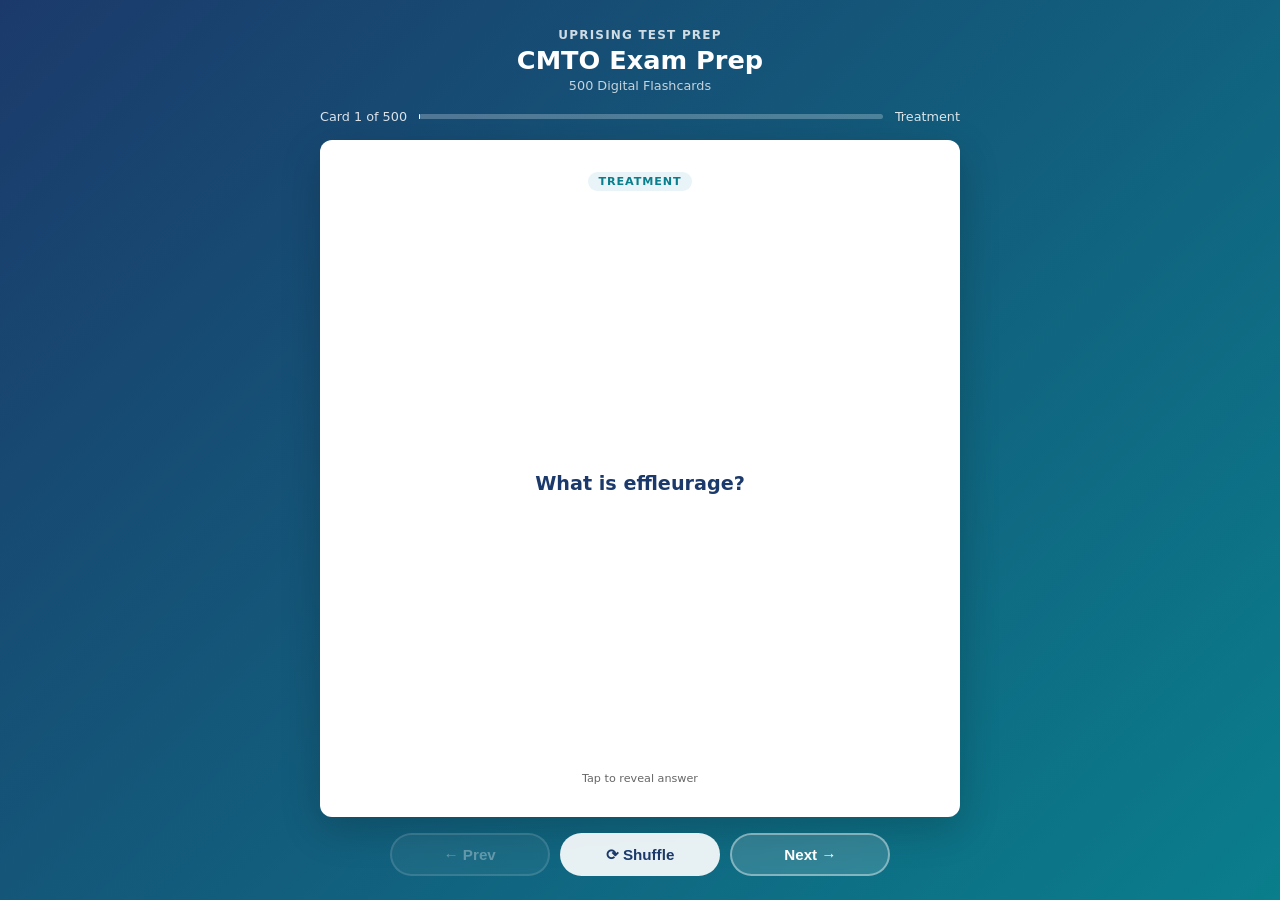
==== flashcards/index.html @ 45406c54 "Deploy CMTO exam" ====
<!DOCTYPE html>
<html lang="en">
<head>
  <meta charset="UTF-8">
  <meta name="viewport" content="width=device-width, initial-scale=1.0">
  <title>CMTO Exam Prep — Flashcards</title>
  <style>
    :root {
      --blue:   #1B3A6B;
      --teal:   #0A7E8C;
      --ltblue: #E8F4F8;
      --white:  #FFFFFF;
      --text:   #1A1A1A;
      --muted:  #666;
      --radius: 12px;
    }
    * { box-sizing: border-box; margin: 0; padding: 0; }
    html, body { height: 100%; }
    body {
      font-family: 'Segoe UI', system-ui, sans-serif;
      background: linear-gradient(135deg, var(--blue) 0%, var(--teal) 100%);
      min-height: 100dvh;
      display: flex;
      flex-direction: column;
      align-items: center;
      padding: 1.25rem 1rem 1rem;
      gap: 0.75rem;
      overflow-x: hidden;
    }
    header { text-align: center; color: #fff; flex-shrink: 0; }
    header .brand { font-size: 0.75rem; font-weight: 700; letter-spacing: 0.1em; opacity: 0.8; text-transform: uppercase; }
    header h1 { font-size: 1.3rem; font-weight: 800; margin-top: 0.2rem; }
    header .subtitle { font-size: 0.8rem; opacity: 0.75; margin-top: 0.15rem; }
    #progress-info {
      display: flex; align-items: center; gap: 0.75rem;
      color: rgba(255,255,255,0.85); font-size: 0.8rem;
      flex-shrink: 0; width: 100%; max-width: 640px;
    }
    #progress-bar-track {
      flex: 1; background: rgba(255,255,255,0.25);
      border-radius: 4px; height: 5px;
    }
    #progress-bar-fill { height: 100%; background: #fff; border-radius: 4px; transition: width 0.3s; }
    .card-scene {
      width: 100%; max-width: 640px;
      perspective: 1200px;
      cursor: pointer;
      flex: 1; min-height: 0;
      display: flex; flex-direction: column;
    }
    .card-inner {
      position: relative; width: 100%;
      flex: 1; min-height: 0;
      transition: transform 0.55s cubic-bezier(.4,0,.2,1);
      transform-style: preserve-3d;
    }
    .card-scene.flipped .card-inner { transform: rotateY(180deg); }
    .card-face {
      position: absolute; inset: 0;
      backface-visibility: hidden; -webkit-backface-visibility: hidden;
      border-radius: var(--radius);
      display: flex; flex-direction: column;
      padding: 1.5rem 1.75rem;
      box-shadow: 0 12px 40px rgba(0,0,0,0.2);
      overflow: hidden;
    }
    .card-front { background: var(--white); align-items: center; justify-content: center; }
    .card-back  { background: var(--ltblue); transform: rotateY(180deg); }
    .card-badge {
      font-size: 0.7rem; font-weight: 700; text-transform: uppercase;
      letter-spacing: 0.08em;
      background: var(--ltblue); color: var(--teal);
      padding: 0.2rem 0.65rem; border-radius: 20px;
      margin-bottom: 0.85rem; flex-shrink: 0;
    }
    .card-back .card-badge { background: rgba(10,126,140,0.12); }
    .card-front .q-text {
      font-size: 1.1rem; font-weight: 600; color: var(--blue); line-height: 1.55;
      text-align: center; overflow-y: auto; flex: 1;
      display: flex; align-items: center; justify-content: center;
      scrollbar-width: thin; scrollbar-color: rgba(27,58,107,0.3) transparent;
    }
    .card-back .a-label { font-size: 0.7rem; font-weight: 700; color: var(--teal); text-transform: uppercase; letter-spacing: 0.08em; margin-bottom: 0.4rem; flex-shrink: 0; }
    .card-back .a-text  {
      font-size: 0.975rem; color: var(--text); line-height: 1.65;
      overflow-y: auto; flex: 1; min-height: 0; padding-right: 4px;
      scrollbar-width: thin; scrollbar-color: rgba(10,126,140,0.4) transparent;
    }
    .card-back .a-text::-webkit-scrollbar { width: 4px; }
    .card-back .a-text::-webkit-scrollbar-track { background: transparent; }
    .card-back .a-text::-webkit-scrollbar-thumb { background: rgba(10,126,140,0.4); border-radius: 4px; }
    .tap-hint { flex-shrink: 0; margin-top: 0.6rem; font-size: 0.7rem; color: var(--muted); text-align: center; }
    .card-back .tap-hint { color: var(--teal); opacity: 0.7; }
    .controls {
      display: flex; gap: 0.65rem; flex-wrap: nowrap;
      justify-content: center; flex-shrink: 0;
      width: 100%; max-width: 640px;
      padding-bottom: env(safe-area-inset-bottom, 0px);
    }
    .btn {
      padding: 0.6rem 1.2rem; border-radius: 50px;
      border: 2px solid rgba(255,255,255,0.4);
      background: rgba(255,255,255,0.15); color: #fff;
      font-weight: 700; font-size: 0.875rem; cursor: pointer;
      transition: all 0.2s; backdrop-filter: blur(4px);
      white-space: nowrap; flex: 1; max-width: 160px;
    }
    .btn:hover { background: rgba(255,255,255,0.3); border-color: rgba(255,255,255,0.7); }
    .btn:active { transform: scale(0.96); }
    .btn:disabled { opacity: 0.35; cursor: not-allowed; }
    .btn.btn-primary { background: rgba(255,255,255,0.9); color: var(--blue); border-color: transparent; }
    .btn.btn-primary:hover { background: #fff; }
    #loading { color: rgba(255,255,255,0.8); font-size: 1rem; text-align: center; padding: 3rem; flex: 1; }
    @media (min-width: 768px) {
      body { padding: 1.75rem 1.5rem 1.5rem; gap: 1rem; }
      header h1 { font-size: 1.6rem; }
      .card-face { padding: 2rem 2.5rem; }
      .card-front .q-text { font-size: 1.2rem; }
      .card-back .a-text { font-size: 1.05rem; }
      .btn { font-size: 0.95rem; padding: 0.65rem 1.4rem; }
    }
    @media (max-width: 380px) {
      body { padding: 0.75rem; gap: 0.5rem; }
      header .brand { font-size: 0.65rem; }
      header h1 { font-size: 1.1rem; }
      header .subtitle { display: none; }
      .card-face { padding: 1rem 1.1rem; }
      .card-front .q-text { font-size: 0.975rem; }
      .card-back .a-text { font-size: 0.875rem; }
      .btn { font-size: 0.8rem; padding: 0.5rem 0.75rem; }
    }
  </style>
</head>
<body>
<header>
  <div class="brand">Uprising Test Prep</div>
  <h1>CMTO Exam Prep</h1>
  <div class="subtitle">500 Digital Flashcards</div>
</header>
<div id="progress-info">
  <span id="card-counter">Card 1 of 500</span>
  <div id="progress-bar-track"><div id="progress-bar-fill" style="width:0%"></div></div>
  <span id="domain-label"></span>
</div>
<div id="loading">Loading flashcards...</div>
<div class="card-scene" id="card-scene" style="display:none" onclick="flipCard()">
  <div class="card-inner" id="card-inner">
    <div class="card-face card-front">
      <div class="card-badge" id="front-badge"></div>
      <div class="q-text" id="q-text"></div>
      <div class="tap-hint">Tap to reveal answer</div>
    </div>
    <div class="card-face card-back">
      <div class="card-badge" id="back-badge">Answer</div>
      <div class="a-label">Answer</div>
      <div class="a-text" id="a-text"></div>
      <div class="tap-hint">Tap to flip back</div>
    </div>
  </div>
</div>
<div class="controls" id="controls" style="display:none">
  <button class="btn" id="prev-btn" onclick="event.stopPropagation();move(-1)" disabled>&#8592; Prev</button>
  <button class="btn btn-primary" onclick="event.stopPropagation();shuffleCards()">&#10227; Shuffle</button>
  <button class="btn" id="next-btn" onclick="event.stopPropagation();move(1)">Next &#8594;</button>
</div>
<script>
const DOMAIN_LABELS = {
  treatment: "Treatment",
  assessment: "Assessment",
  professional_practice: "Professional Practice",
  clinical_science: "Clinical Science",
};
let cards   = [];
let current = 0;
async function init() {
  try {
    const res = await fetch('flashcards.json');
    if (!res.ok) throw new Error('Network error');
    cards = await res.json();
    document.getElementById('loading').style.display    = 'none';
    document.getElementById('card-scene').style.display = 'flex';
    document.getElementById('controls').style.display   = 'flex';
    show();
  } catch (e) {
    document.getElementById('loading').textContent = 'Error loading flashcards. Please try refreshing.';
  }
}
function domainLabel(key) {
  return DOMAIN_LABELS[key] || key.replace(/_/g, ' ').replace(/\b\w/g, c => c.toUpperCase());
}
function show() {
  const c = cards[current];
  document.getElementById('card-scene').classList.remove('flipped');
  document.getElementById('a-text').scrollTop = 0;
  const label = domainLabel(c.domain || c.chapter || '');
  document.getElementById('q-text').textContent       = c.front;
  document.getElementById('a-text').textContent       = c.back;
  document.getElementById('front-badge').textContent  = label;
  document.getElementById('back-badge').textContent   = label;
  document.getElementById('card-counter').textContent = `Card ${current+1} of ${cards.length}`;
  document.getElementById('domain-label').textContent = label;
  document.getElementById('progress-bar-fill').style.width = `${((current+1)/cards.length*100).toFixed(1)}%`;
  document.getElementById('prev-btn').disabled = current === 0;
  document.getElementById('next-btn').disabled = current === cards.length - 1;
}
function flipCard() { document.getElementById('card-scene').classList.toggle('flipped'); }
function move(dir) {
  const next = current + dir;
  if (next < 0 || next >= cards.length) return;
  current = next; show();
}
function shuffleCards() {
  for (let i = cards.length - 1; i > 0; i--) {
    const j = Math.floor(Math.random() * (i+1));
    [cards[i], cards[j]] = [cards[j], cards[i]];
  }
  current = 0; show();
}
document.addEventListener('keydown', e => {
  if (e.key === 'ArrowRight' || e.key === 'ArrowDown') move(1);
  else if (e.key === 'ArrowLeft' || e.key === 'ArrowUp') move(-1);
  else if (e.key === ' ' || e.key === 'Enter') { e.preventDefault(); flipCard(); }
});
init();
</script>
</body>
</html>
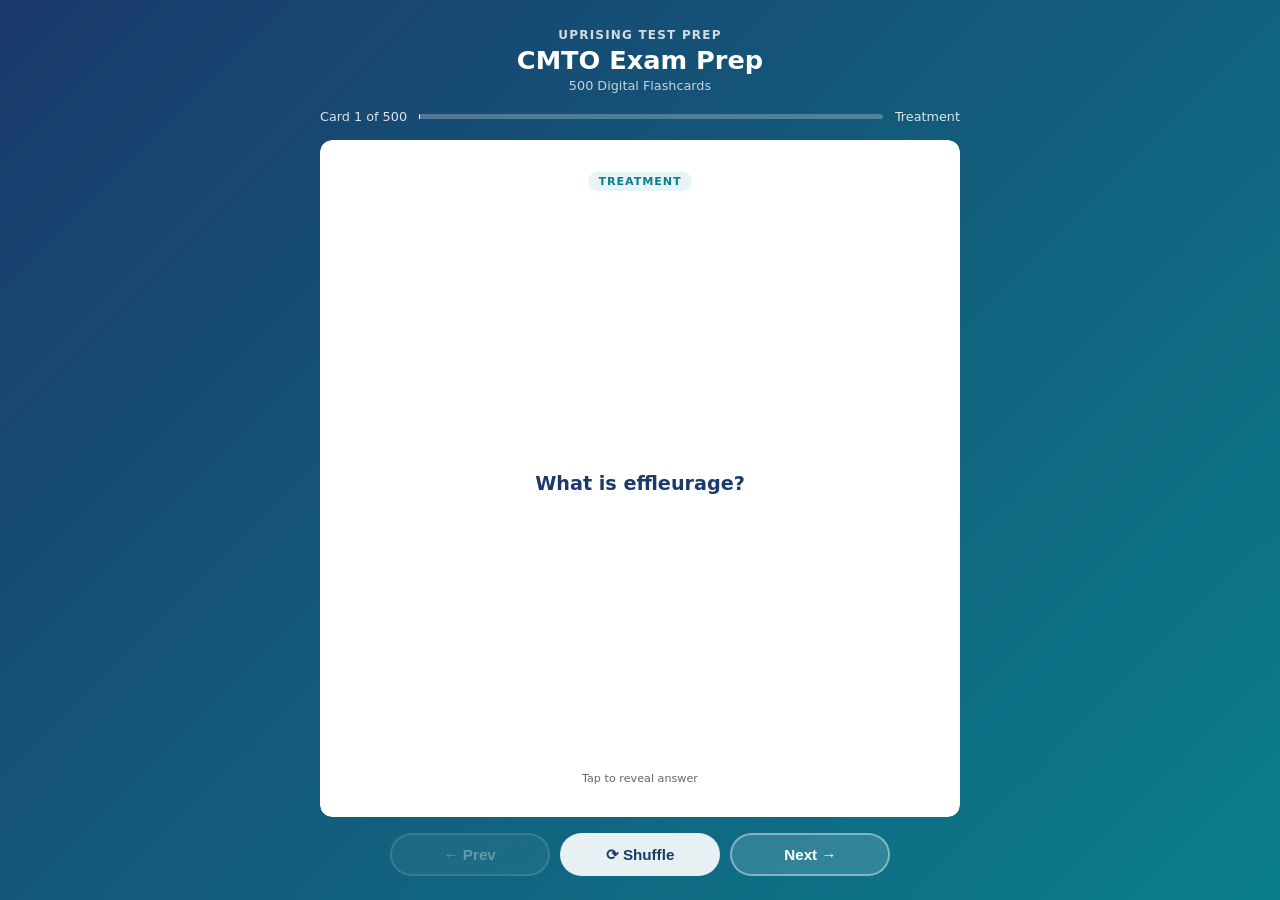
==== commit 013228b3: "Flashcards: clip the answer at the card so it cannot cover Prev/Next in Safari and on iOS" ====
--- a/flashcards/index.html
+++ b/flashcards/index.html
@@ -19,7 +19,12 @@
     body {
       font-family: 'Segoe UI', system-ui, sans-serif;
       background: linear-gradient(135deg, var(--blue) 0%, var(--teal) 100%);
-      min-height: 100dvh;
+      /* Pinned, not min-height: the page must never grow, or the controls
+         get pushed below the fold on iOS where 100dvh and height:100%
+         disagree. The height:100% rule above is the pre-dvh fallback. */
+      height: 100dvh;
+      max-height: 100dvh;
+      overflow: hidden;
       display: flex;
       flex-direction: column;
       align-items: center;
@@ -47,6 +52,13 @@
       cursor: pointer;
       flex: 1; min-height: 0;
       display: flex; flex-direction: column;
+    
+      /* WebKit does not clip overflow inside a preserve-3d context, so the
+         answer pane's own clip is dropped and a long answer paints over the
+         Prev/Next row. This element only sets the perspective and is NOT
+         itself in the 3D context, so its clip is honoured in every engine. */
+      overflow: hidden;
+      border-radius: var(--radius);
     }
     .card-inner {
       position: relative; width: 100%;
@@ -63,6 +75,12 @@
       padding: 1.5rem 1.75rem;
       box-shadow: 0 12px 40px rgba(0,0,0,0.2);
       overflow: hidden;
+    
+      /* Painting through a mask forces WebKit to allocate a real clipping
+         layer for a 3D-transformed element, which is what makes the
+         overflow:hidden and the rounded corners above actually apply. */
+      -webkit-mask-image: -webkit-radial-gradient(#fff, #000);
+              mask-image: radial-gradient(#fff, #000);
     }
     .card-front { background: var(--white); align-items: center; justify-content: center; }
     .card-back  { background: var(--ltblue); transform: rotateY(180deg); }
@@ -85,6 +103,9 @@
       font-size: 0.975rem; color: var(--text); line-height: 1.65;
       overflow-y: auto; flex: 1; min-height: 0; padding-right: 4px;
       scrollbar-width: thin; scrollbar-color: rgba(10,126,140,0.4) transparent;
+    
+      -webkit-overflow-scrolling: touch;
+      overscroll-behavior: contain;
     }
     .card-back .a-text::-webkit-scrollbar { width: 4px; }
     .card-back .a-text::-webkit-scrollbar-track { background: transparent; }
